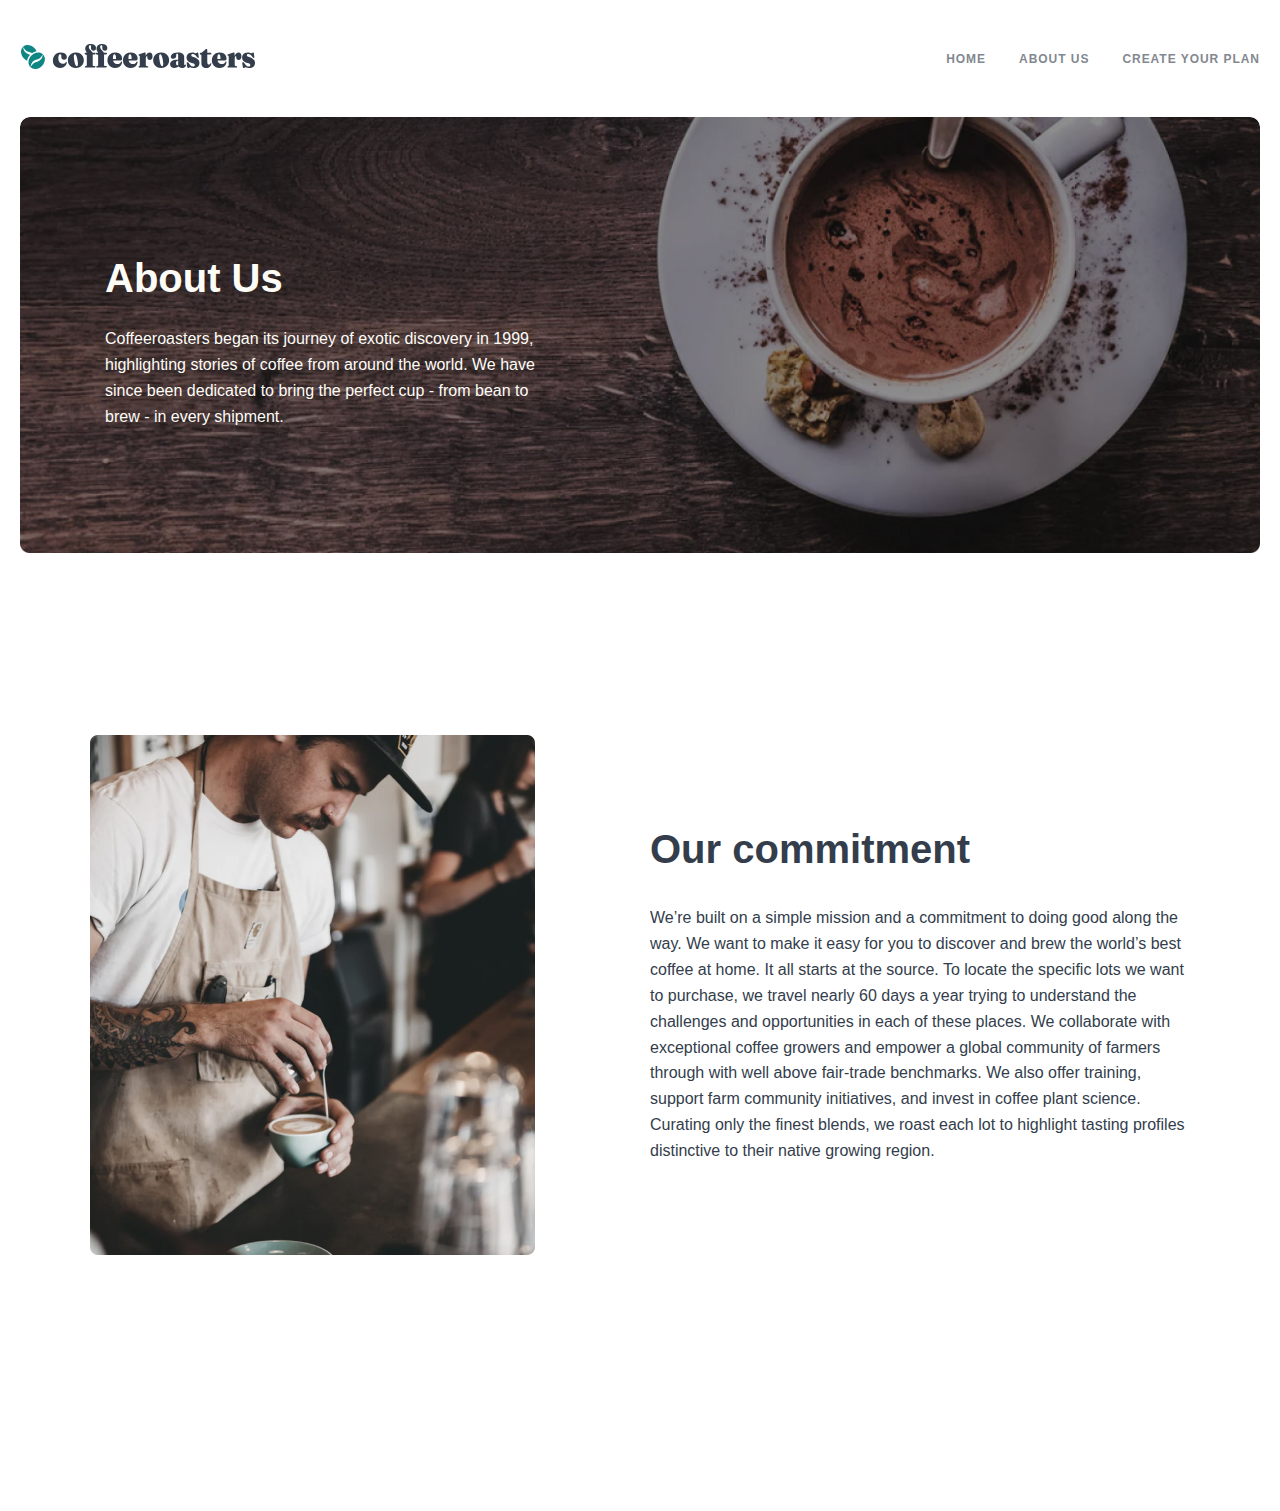
==== about.html @ bb826201 "8 dars" ====
<!DOCTYPE html>
<html lang="en">
  <head>
    <meta charset="UTF-8" />
    <meta name="viewport" content="width=device-width, initial-scale=1.0" />
    <link rel="stylesheet" href="./css/main.css" />
    <title>Document</title>
  </head>
  <body>
    <header class="main__header">
      <div class="container header__container">
        <div class="header__block">
          <a class="header__logo" href="#">
            <img src="./img/header-logo.svg" alt="logo" />
          </a>
          <nav class="header__nav">
            <ul class="header__list">
              <li class="header__item">
                <a class="header__link" href="#">HOME</a>
              </li>
              <li class="header__item">
                <a class="header__link" href="./about.html">ABOUT US</a>
              </li>
              <li class="header__item">
                <a class="header__link" href="#">Create your plan</a>
              </li>
            </ul>
            <button class="header__button"></button>
          </nav>
        </div>
      </div>
    </header>
    <main>
      <section class="about">
        <div class="container about__container">
          <div class="about__block">
            <div class="about__content">
              <h1 class="about__title">About Us</h1>
              <p class="about__text">
                Coffeeroasters began its journey of exotic discovery in 1999,
                highlighting stories of coffee from around the world. We have
                since been dedicated to bring the perfect cup - from bean to
                brew - in every shipment.
              </p>
            </div>
          </div>
        </div>
      </section>
      <section class="our">
        <div class="container">
          <div class="our__block">
            <img class="our__img" src="./img/our-img1.jpg" alt="img" />
            <div class="our__content">
              <h2 class="our__title">Our commitment</h2>
              <p class="our__text">
                We’re built on a simple mission and a commitment to doing good
                along the way. We want to make it easy for you to discover and
                brew the world’s best coffee at home. It all starts at the
                source. To locate the specific lots we want to purchase, we
                travel nearly 60 days a year trying to understand the challenges
                and opportunities in each of these places. We collaborate with
                exceptional coffee growers and empower a global community of
                farmers through with well above fair-trade benchmarks. We also
                offer training, support farm community initiatives, and invest
                in coffee plant science. Curating only the finest blends, we
                roast each lot to highlight tasting profiles distinctive to
                their native growing region.
              </p>
            </div>
          </div>
        </div>
      </section>
      <section class="quality">
        <div class="container">
          
        </div>
      </section>
    </main>
  </body>
</html>
---- css/main.css ----
/* fraunces-regular - latin */
@font-face {
  font-display: swap; /* Check https://developer.mozilla.org/en-US/docs/Web/CSS/@font-face/font-display for other options. */
  font-family: "Fraunces";
  font-style: normal;
  font-weight: 400;
  src: url("../fonts/fraunces-v31-latin-regular.woff2") format("woff2"); /* Chrome 36+, Opera 23+, Firefox 39+, Safari 12+, iOS 10+ */
}
/* fraunces-500italic - latin */
@font-face {
  font-display: swap; /* Check https://developer.mozilla.org/en-US/docs/Web/CSS/@font-face/font-display for other options. */
  font-family: "Fraunces";
  font-style: italic;
  font-weight: 500;
  src: url("../fonts/fraunces-v31-latin-500italic.woff2") format("woff2"); /* Chrome 36+, Opera 23+, Firefox 39+, Safari 12+, iOS 10+ */
}
/* fraunces-700italic - latin */
@font-face {
  font-display: swap; /* Check https://developer.mozilla.org/en-US/docs/Web/CSS/@font-face/font-display for other options. */
  font-family: "Fraunces";
  font-style: italic;
  font-weight: 700;
  src: url("../fonts/fraunces-v31-latin-700italic.woff2") format("woff2"); /* Chrome 36+, Opera 23+, Firefox 39+, Safari 12+, iOS 10+ */
}
* {
  -webkit-box-sizing: border-box;
          box-sizing: border-box;
  margin: 0;
  padding: 0;
}

ul,
ol {
  list-style: none;
}

a {
  text-decoration: none;
  display: inline-block;
}

:root {
  --second-family:"barlow ",sans-serif;
}

body {
  font-family: "Fraunces", sans-serif;
}

img {
  max-width: 100%;
  height: auto;
}

.container {
  max-width: 1320px;
  width: 100%;
  margin-left: auto;
  margin-right: auto;
  padding-left: 20px;
  padding-right: 20px;
}

.main__header {
  padding-top: 32px;
  padding-bottom: 40px;
}

.header__block {
  display: -webkit-box;
  display: -ms-flexbox;
  display: flex;
  -webkit-box-align: center;
      -ms-flex-align: center;
          align-items: center;
  -webkit-box-pack: justify;
      -ms-flex-pack: justify;
          justify-content: space-between;
}

.header__logo {
  width: 163px;
  display: inline-block;
}

.header__button {
  width: 16px;
  height: 16px;
  background-repeat: no-repeat;
  background-image: url(../img/header-menu.svg);
  border: none;
  background-color: transparent;
}

.header__list {
  -webkit-box-align: center;
      -ms-flex-align: center;
          align-items: center;
  gap: 33px;
  display: none;
}

.header__link {
  font-family: var(--second-family);
  font-weight: 700;
  font-size: 12px;
  line-height: 125%;
  letter-spacing: 0.08em;
  text-transform: uppercase;
  color: #83888f;
}
.header__link:hover {
  color: blue;
}

@media (min-width: 768px) {
  .main__header {
    padding-top: 40px;
    padding-bottom: 53px;
  }
  .header__logo {
    width: 236px;
  }
  .header__button {
    display: none;
  }
  .header__list {
    display: -webkit-box;
    display: -ms-flexbox;
    display: flex;
  }
}
@media (min-width: 992px) {
  .main__header {
    padding-top: 43px;
    padding-bottom: 43px;
  }
}
.hero {
  padding-bottom: 120px;
}

.hero__block {
  background-repeat: no-repeat;
  background-image: url(../img/Mobile-bg1.jpg);
  background-size: cover;
  padding: 100px 20px;
  text-align: center;
  border-radius: 15px;
}

.hero__title {
  font-weight: 900;
  font-size: 40px;
  line-height: 100%;
  color: #fefcf7;
  margin-bottom: 24px;
}
.hero__title:hover {
  color: blue;
  -webkit-transition: all 1s ease-out;
  transition: all 1s ease-out;
}

.hero__text {
  font-family: var(--second-family);
  font-weight: 400;
  font-size: 15px;
  line-height: 167%;
  color: #fefcf7;
  margin-bottom: 39px;
  opacity: 0.8;
}
.hero__text:hover {
  color: rgb(20, 220, 27);
}

.hero__link {
  font-family: var(--font-family);
  font-weight: 900;
  font-size: 18px;
  line-height: 139%;
  color: #fefcf7;
  padding: 16px 31px;
  background-color: #0e8784;
  border-radius: 6px;
}
.hero__link:hover {
  background-color: crimson;
  border-radius: 50%;
  color: chartreuse;
  -webkit-transition: all 1s ease-out;
  transition: all 1s ease-out;
}

@media (min-width: 768px) {
  .hero {
    padding-bottom: 144px;
  }
  .hero__block {
    background-repeat: no-repeat;
    background-image: url(../img/tab-bg2.jpg);
    padding: 104px 0px;
  }
  .hero__content {
    max-width: 398px;
    margin-left: 58px;
    text-align: start;
  }
  .hero__title {
    font-weight: 900;
    font-size: 48px;
    line-height: 100%;
    margin-bottom: 24px;
  }
  .hero__text {
    font-weight: 400;
    font-size: 15px;
    line-height: 167%;
    margin-bottom: 40px;
  }
}
@media (min-width: 992px) {
  .hero {
    padding-bottom: 136px;
  }
  .hero__block {
    background-repeat: no-repeat;
    background-image: url(../img/desktop-bg3.png);
    padding: 117px 0px;
  }
  .hero__content {
    margin-left: 85px;
  }
}
.colection {
  padding-bottom: 120px;
}

.colection__block {
  background-repeat: no-repeat;
  background-image: url(../img/colection-bg.png);
  padding-top: 100px;
  background-position: center top;
  background-size: contain;
  background-position-x: center;
  background-position-y: top;
}

.colection__img {
  width: 200px;
  margin-left: auto;
  margin-right: auto;
  margin-bottom: 24px;
  background-color: transparent;
}
.colection__img:hover {
  padding: 2px;
  background-color: rgb(223, 120, 192);
  -webkit-transition: all 0.5s ease-out;
  transition: all 0.5s ease-out;
  border-radius: 10px;
  border: 2px;
}

.colection__item:not(:last-child) {
  margin-bottom: 48px;
}

.colection__item {
  text-align: center;
}

.colection__title {
  font-weight: 900;
  font-size: 24px;
  line-height: 133%;
  color: #333d4b;
  margin-bottom: 16px;
}
.colection__title:hover {
  color: blue;
  -webkit-transition: all 1s ease-out;
  transition: all 1s ease-out;
}

.colection__text {
  font-family: var(--second-family);
  font-weight: 400;
  font-size: 15px;
  line-height: 167%;
  color: #333d4b;
}
.colection__text:hover {
  color: crimson;
}

@media (min-width: 768px) {
  .colection {
    padding-bottom: 144px;
  }
  .colection__list {
    max-width: 90%;
    margin-left: auto;
    margin-right: auto;
  }
  .colection__item {
    display: -webkit-box;
    display: -ms-flexbox;
    display: flex;
    text-align: start;
    -webkit-box-align: center;
        -ms-flex-align: center;
            align-items: center;
  }
  .colection__img {
    margin-bottom: 0;
    width: 255px;
  }
}
@media (min-width: 992px) {
  .colection {
    padding-bottom: 204px;
  }
  .colection__list {
    max-width: 100%;
    display: grid;
    grid-template-columns: repeat(4, 1fr);
  }
  .colection__item {
    -webkit-box-orient: vertical;
    -webkit-box-direction: normal;
        -ms-flex-direction: column;
            flex-direction: column;
    text-align: center;
  }
  .colection__block {
    padding-top: 151px;
  }
  .colection__content {
    width: 255px;
  }
}
.best {
  padding-bottom: 600px;
}

.best__block {
  padding: 64px 24px;
  background-color: #2c343e;
  border-radius: 10px;
  height: 900px;
  position: relative;
}

.best__title {
  font-weight: 900;
  font-size: 28px;
  line-height: 100%;
  text-align: center;
  color: #fefcf7;
}
.best__title:hover {
  color: blue;
  -webkit-transition: all 1s ease-out;
  transition: all 1s ease-out;
}

.text__best {
  padding: 0px 90px;
  display: none;
  font-family: var(--second-family);
  font-weight: 400;
  font-size: 15px;
  line-height: 167%;
  text-align: center;
  color: #fefcf7;
  opacity: 0.8;
}
.text__best:hover {
  color: rgb(200, 220, 20);
}

.best__list {
  display: -webkit-box;
  display: -ms-flexbox;
  display: flex;
  -webkit-box-orient: vertical;
  -webkit-box-direction: normal;
      -ms-flex-direction: column;
          flex-direction: column;
  gap: 24px;
  position: absolute;
  top: 30%;
  left: 50%;
  -webkit-transform: translatex(-50%);
          transform: translatex(-50%);
}

.best__item {
  border-radius: 8px;
  background-color: #0e8784;
  padding-top: 72px;
  padding-bottom: 51px;
  text-align: center;
  width: 280px;
}
.best__item:hover {
  background-repeat: no-repeat;
  background-image: url(../img/tab-bg2.jpg);
  background-size: cover;
  -webkit-transition: all 10s ease-out;
  transition: all 10s ease-out;
}

.best__icon:hover {
  background-color: rgb(165, 42, 42);
  padding: 20px;
  -webkit-transition: all 1s ease-out;
  transition: all 1s ease-out;
  border-radius: 10px;
}

.title__best {
  font-weight: 900;
  font-size: 24px;
  line-height: 133%;
  color: #fefcf7;
  margin-top: 56px;
  margin-bottom: 24px;
}
.title__best:hover {
  color: blue;
  -webkit-transition: all 1s ease-out;
  transition: all 1s ease-out;
}

.best__text {
  font-family: var(--second-family);
  font-weight: 400;
  font-size: 15px;
  line-height: 167%;
  color: #fefcf7;
}
.best__text:hover {
  color: rgb(20, 220, 200);
}

@media screen and (min-width: 768px) {
  .best {
    padding-bottom: 350px;
  }
  .text__best {
    display: inline-block;
  }
  .best__block {
    height: 570px;
  }
  .best__title {
    font-weight: 900;
    font-size: 32px;
    line-height: 150%;
    color: #fefcf7;
    margin-bottom: 32px;
  }
  .best__list {
    width: 100%;
    padding-left: 60px;
    padding-right: 60px;
    top: 50%;
  }
  .best__item {
    width: 100%;
    padding: 40px 48px 40px 70px;
    display: -webkit-box;
    display: -ms-flexbox;
    display: flex;
    gap: 55px;
    text-align: start;
    -webkit-box-align: center;
        -ms-flex-align: center;
            align-items: center;
    -webkit-box-pack: justify;
        -ms-flex-pack: justify;
            justify-content: space-between;
  }
  .best__item .title__best {
    margin-top: 0;
  }
}
@media screen and (min-width: 992px) {
  .best {
    padding-bottom: 200px;
  }
  .best__list {
    display: grid;
    grid-template-columns: repeat(3, 1fr);
  }
  .best__item {
    -webkit-box-orient: vertical;
    -webkit-box-direction: normal;
        -ms-flex-direction: column;
            flex-direction: column;
    text-align: center;
    pad: 83px 48px 48px 48px;
  }
}
.works {
  padding-bottom: 120px;
}

.works__title {
  font-weight: 900;
  font-size: 24px;
  line-height: 133%;
  text-align: center;
  color: #83888f;
  margin-bottom: 80px;
}
.works__title:hover {
  color: blue;
  -webkit-transition: all 1s ease-out;
  transition: all 1s ease-out;
}

.works__list {
  display: -webkit-box;
  display: -ms-flexbox;
  display: flex;
  -webkit-box-orient: vertical;
  -webkit-box-direction: normal;
      -ms-flex-direction: column;
          flex-direction: column;
  gap: 56px;
  margin-bottom: 80px;
}

.works__item {
  text-align: center;
}

.works__number {
  font-weight: 900;
  font-size: 72px;
  line-height: 100%;
  color: #fdd6ba;
}
.works__number:hover {
  padding: 10px;
  background-color: crimson;
}

.title__works {
  font-weight: 900;
  font-size: 28px;
  line-height: 114%;
  color: #333d4b;
  margin-bottom: 24px;
  margin-top: 24px;
}
.title__works:hover {
  color: blue;
  -webkit-transition: all 1s ease-out;
  transition: all 1s ease-out;
}

.works__text {
  font-family: var(--second-family);
  font-weight: 400;
  font-size: 15px;
  line-height: 167%;
  color: #333d4b;
}
.works__text:hover {
  color: crimson;
}

.works__link_block {
  display: -webkit-box;
  display: -ms-flexbox;
  display: flex;
  -webkit-box-align: center;
      -ms-flex-align: center;
          align-items: center;
  -webkit-box-pack: center;
      -ms-flex-pack: center;
          justify-content: center;
}

.works__link {
  font-weight: 900;
  font-size: 18px;
  line-height: 139%;
  color: #fefcf7;
  padding: 16px 31px;
  background-color: #0e8784;
  border-radius: 6px;
}
.works__link:hover {
  border-radius: 50%;
  background-color: crimson;
  -webkit-transition: all 1s ease-out;
  transition: all 1s ease-out;
  color: chartreuse;
}

@media screen and (min-width: 768px) {
  .works {
    padding-left: 20px;
    padding-right: 20px;
  }
  .works__title {
    text-align: start;
    display: -webkit-box;
    display: -ms-flexbox;
    display: flex;
    -webkit-box-orient: vertical;
    -webkit-box-direction: normal;
        -ms-flex-direction: column;
            flex-direction: column;
    gap: 40px;
  }
  .works__title::after {
    content: "";
    width: 500px;
    height: 30px;
    display: block;
    background-repeat: no-repeat;
    background-image: url(../img/works-icon.svg);
    background-size: contain;
  }
  .works__list {
    -webkit-box-orient: horizontal;
    -webkit-box-direction: normal;
        -ms-flex-direction: row;
            flex-direction: row;
  }
  .works__item {
    text-align: start;
  }
  .works__link_block {
    display: block;
  }
}
@media (min-width: 992px) {
  .works {
    padding-left: 145px;
    padding-right: 145px;
  }
}
.footer {
  padding: 0px 24px 72px 24px;
}

.footer__block {
  text-align: center;
  padding: 55px 35px;
  background-color: #2c343e;
}
.footer__block:hover {
  background-repeat: no-repeat;
  background-image: url(../img/desktop-bg3.png);
  background-size: cover;
}

.footer__list {
  margin: 48px 0px;
  display: -webkit-box;
  display: -ms-flexbox;
  display: flex;
  -webkit-box-orient: vertical;
  -webkit-box-direction: normal;
      -ms-flex-direction: column;
          flex-direction: column;
  gap: 24px;
}

.footer__link {
  font-weight: 700;
  font-size: 12px;
  line-height: 125%;
  letter-spacing: 0.08em;
  color: #83888f;
}
.footer__link:hover {
  color: rgb(255, 208, 0);
  -webkit-transition: all 1s ease-out;
  transition: all 1s ease-out;
}

@media screen and (min-width: 768px) {
  .footer {
    padding: 0px 40px 72px 40px;
  }
  .footer__list {
    -webkit-box-orient: horizontal;
    -webkit-box-direction: normal;
        -ms-flex-direction: row;
            flex-direction: row;
    -webkit-box-pack: center;
        -ms-flex-pack: center;
            justify-content: center;
  }
}
@media screen and (min-width: 992px) {
  .footer {
    padding: 0px 80px 80px 80px;
  }
  .footer__block {
    display: -webkit-box;
    display: -ms-flexbox;
    display: flex;
    -webkit-box-align: center;
        -ms-flex-align: center;
            align-items: center;
    -webkit-box-pack: justify;
        -ms-flex-pack: justify;
            justify-content: space-between;
  }
  .footer__links {
    display: -webkit-box;
    display: -ms-flexbox;
    display: flex;
    -webkit-box-align: center;
        -ms-flex-align: center;
            align-items: center;
    gap: 100px;
  }
}
.about {
  padding-bottom: 120px;
}

.about__block {
  background-image: url(../img/about-bg1.jpg);
  background-repeat: no-repeat;
  background-size: cover;
  text-align: center;
  padding-left: 20px;
  padding-right: 20px;
  padding-top: 111px;
  padding-bottom: 87px;
}
.about__block:hover {
  background-repeat: no-repeat;
  background-image: url(../img/hover-coffe.jpg);
  background-size: cover;
  border-radius: 10px;
}

.about__content {
  width: 279px;
}

.about__title {
  font-weight: 900;
  font-size: 28px;
  line-height: 100%;
  color: #fefcf7;
  margin-bottom: 24px;
  width: 279px;
}
.about__title:hover {
  color: blue;
  -webkit-transition: all 1s ease-out;
  transition: all 1s ease-out;
}

.about__text {
  font-weight: 400;
  font-size: 15px;
  line-height: 167%;
  color: #fefcf7;
}

@media screen and (min-width: 768px) {
  .about {
    padding-bottom: 144px;
  }
  .about__block {
    background-image: url(../img/about-bg2.jpg);
    background-repeat: no-repeat;
    background-size: cover;
    padding-top: 118px;
    padding-bottom: 118px;
    padding-left: 20px;
    padding-right: 233px;
    border-radius: 10px;
    text-align: start;
  }
  .about__content {
    width: 398px;
  }
  .about__title {
    width: 150px;
    font-weight: 900;
    font-size: 32px;
    line-height: 125%;
  }
  .about__text {
    font-weight: 400;
    font-size: 15px;
    line-height: 167%;
  }
}
@media screen and (min-width: 992px) {
  .about {
    padding-bottom: 168px;
  }
  .about__block {
    background-image: url(../../img/about-bg3.jpg);
    background-repeat: no-repeat;
    background-size: contain;
    padding-top: 137px;
    padding-bottom: 137px;
    padding-left: 85px;
    padding-right: 750px;
    border-radius: 10px;
  }
  .about__content {
    width: 445px;
  }
  .about__title {
    width: 188px;
    font-weight: 900;
    font-size: 40px;
    line-height: 120%;
  }
  .about__text {
    font-weight: 400;
    font-size: 16px;
    line-height: 162%;
  }
}
.our {
  padding-bottom: 198px;
}

.our__img {
  margin-bottom: 48px;
}

.our__content {
  text-align: center;
}
.our__content:hover {
  padding: 20px;
  background-color: rgb(20, 57, 220);
  border-radius: 10px;
  -webkit-transition: all 1s ease-out;
  transition: all 1s ease-out;
}

.our__title {
  font-weight: 900;
  font-size: 32px;
  line-height: 150%;
  color: #333d4b;
  margin-bottom: 30px;
}
.our__title:hover {
  color: #fff;
}

.our__text {
  font-family: var(--second-family);
  font-weight: 400;
  font-size: 15px;
  line-height: 167%;
  color: #333d4b;
}
.our__text:hover {
  color: #fff;
}

@media (min-width: 768px) {
  .our {
    padding-bottom: 300px;
  }
  .our__block {
    display: -webkit-box;
    display: -ms-flexbox;
    display: flex;
    -webkit-box-pack: justify;
        -ms-flex-pack: justify;
            justify-content: space-between;
  }
  .our__img {
    width: 281px;
    margin: 0;
  }
  .our__content {
    width: 340px;
    text-align: start;
  }
  .our__title {
    font-weight: 900;
    font-size: 32px;
    line-height: 150%;
  }
  .our__text {
    font-weight: 400;
    font-size: 15px;
    line-height: 167%;
  }
}
@media (min-width: 992px) {
  .our {
    padding-bottom: 256px;
  }
  .our__block {
    display: -webkit-box;
    display: -ms-flexbox;
    display: flex;
    -webkit-box-pack: justify;
        -ms-flex-pack: justify;
            justify-content: space-between;
    -webkit-box-align: center;
        -ms-flex-align: center;
            align-items: center;
    gap: 50px;
    padding-left: 70px;
    padding-right: 70px;
  }
  .our__img {
    width: 445px;
    margin: 0;
  }
  .our__content {
    width: 540px;
    text-align: start;
  }
  .our__title {
    font-weight: 900;
    font-size: 40px;
    line-height: 120%;
    margin-bottom: 32px;
  }
  .our__text {
    font-weight: 400;
    font-size: 16px;
    line-height: 162%;
  }
}/*# sourceMappingURL=main.css.map */
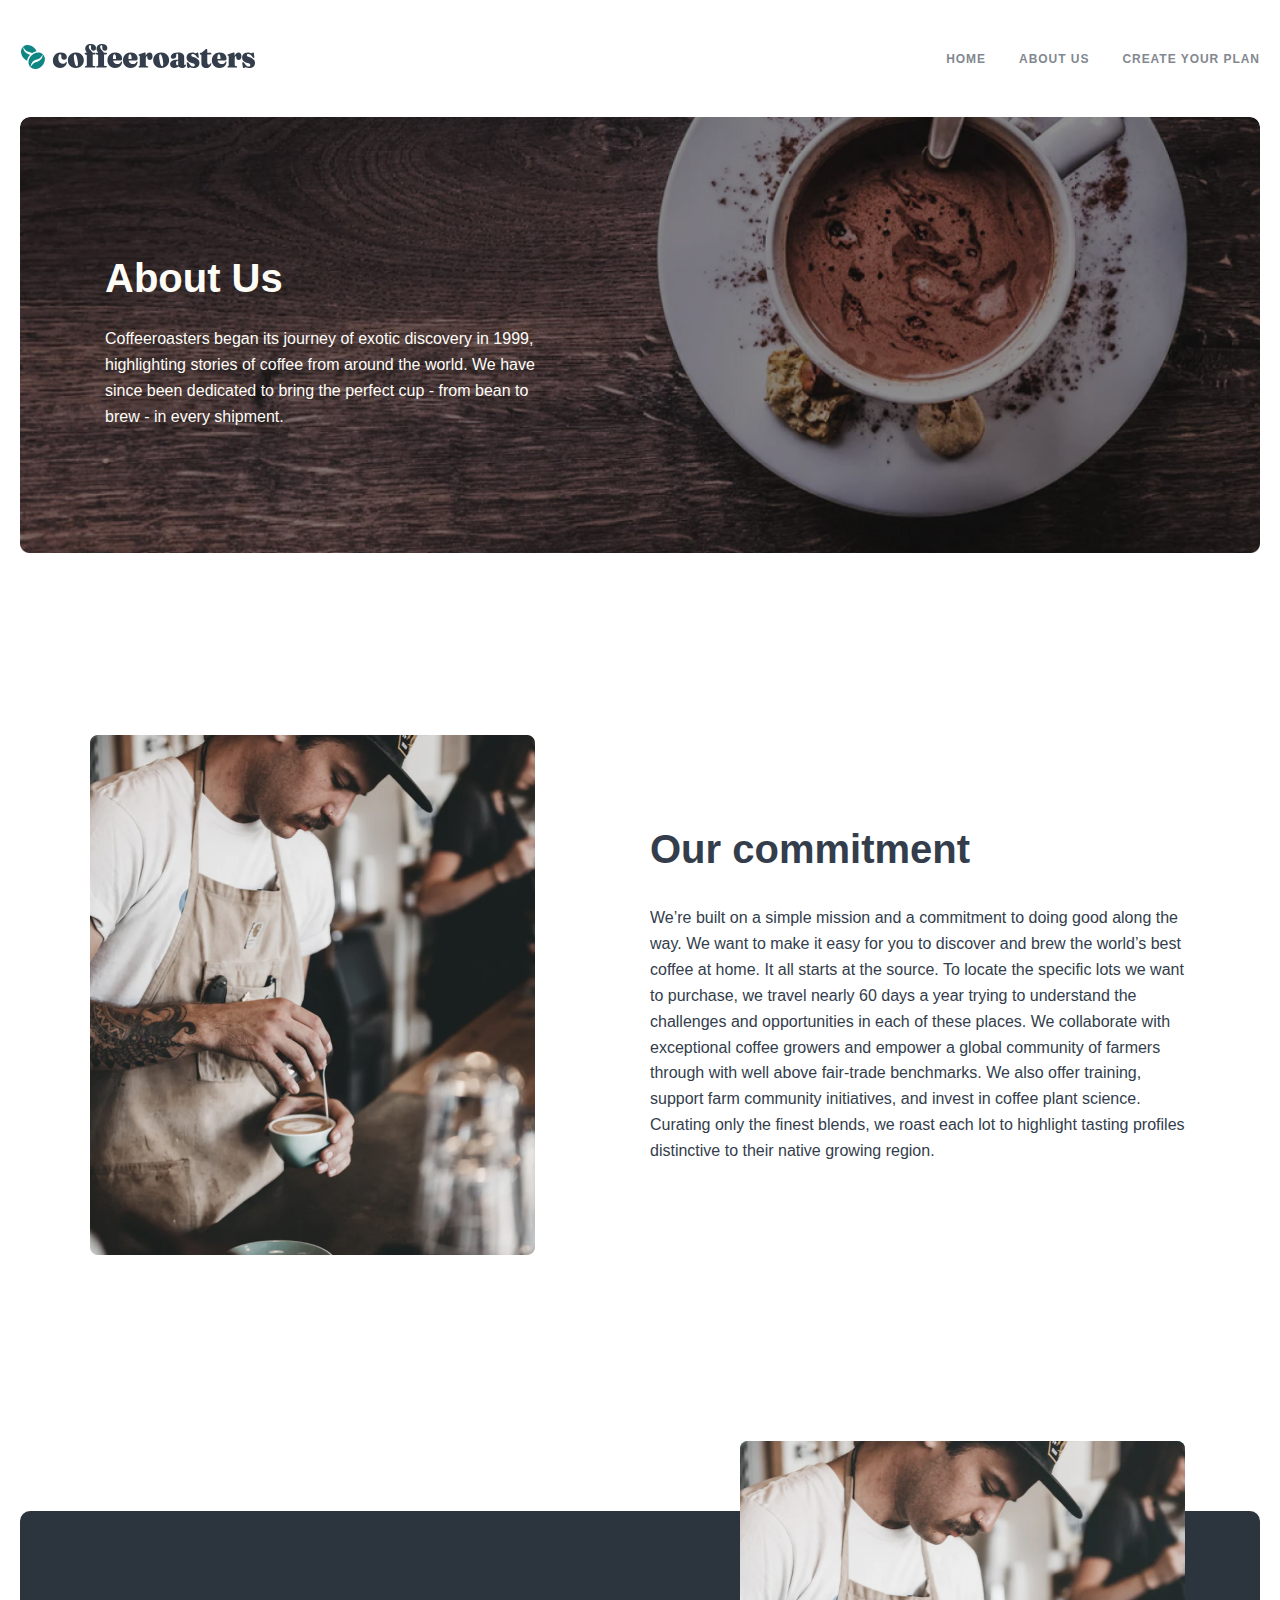
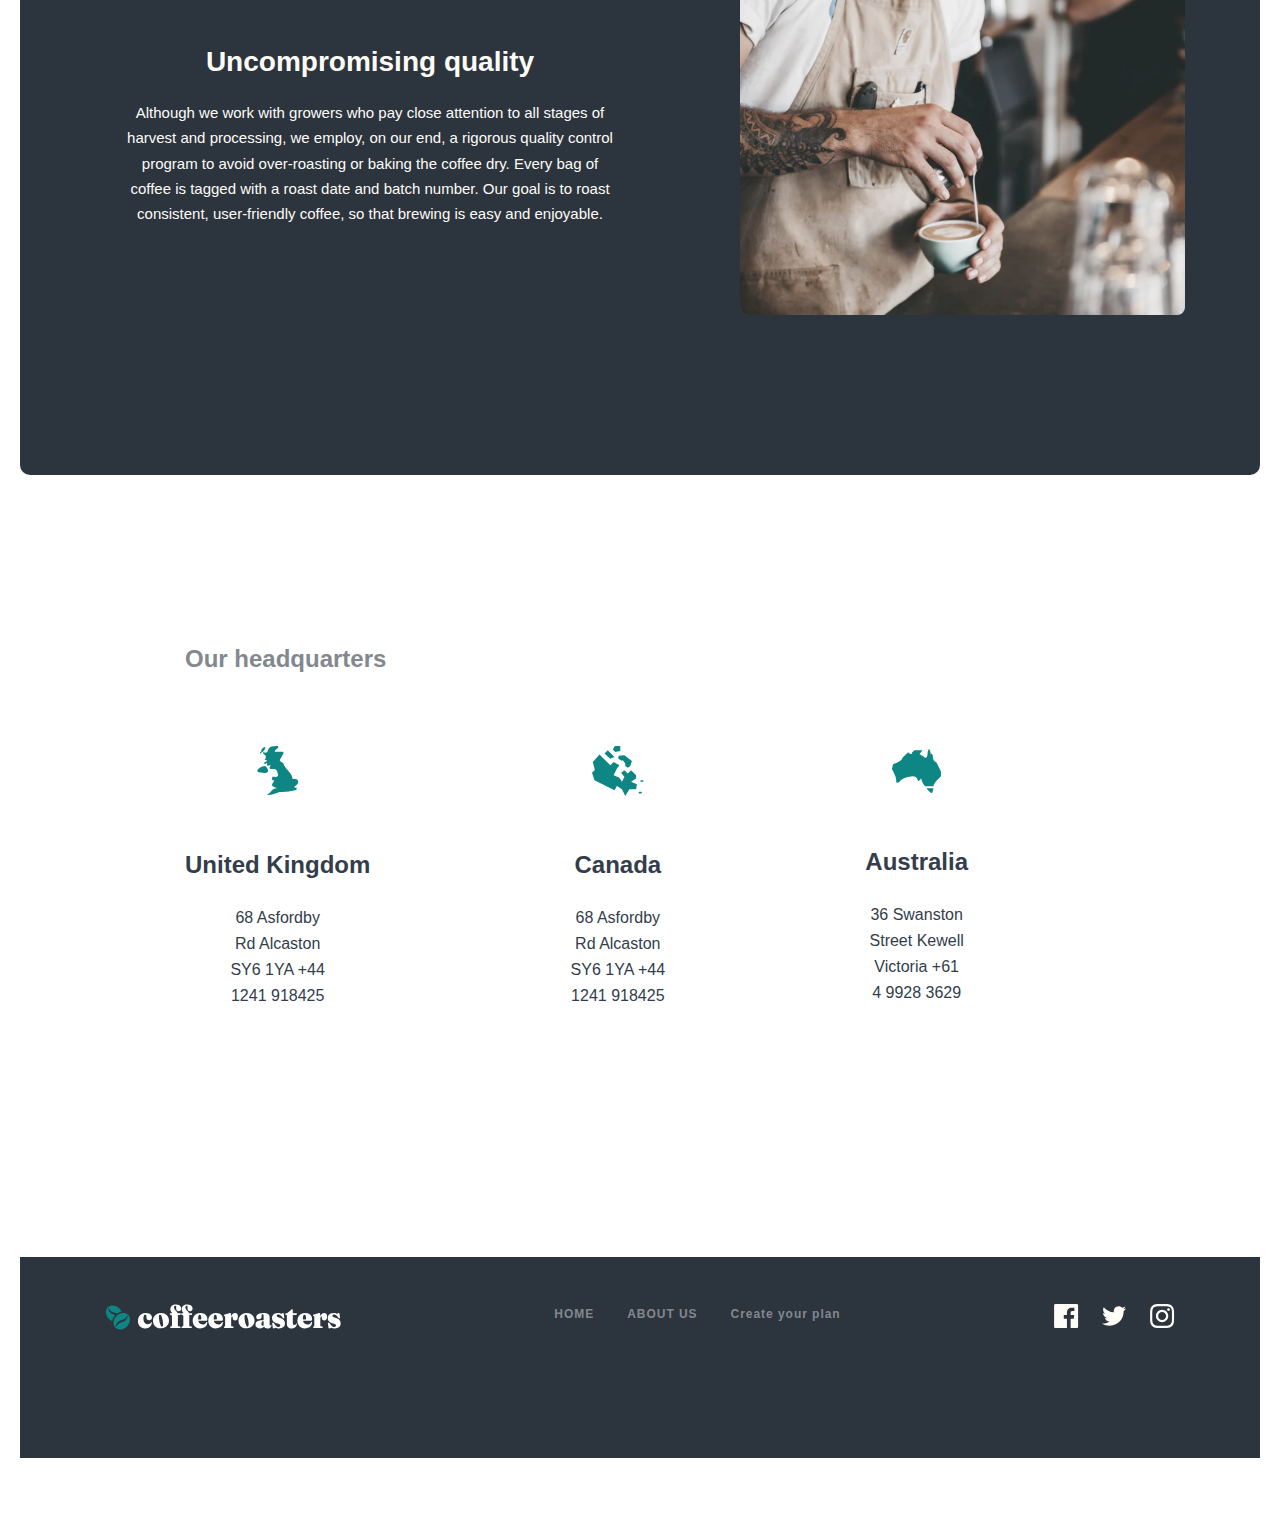
==== commit 238f2f65: "change" ====
--- a/about.html
+++ b/about.html
@@ -30,7 +30,7 @@
         </div>
       </div>
     </header>
-    <main>
+    <main class="main">
       <section class="about">
         <div class="container about__container">
           <div class="about__block">
@@ -71,10 +71,89 @@
         </div>
       </section>
       <section class="quality">
-        <div class="container">
-          
+        <div class="container quality__container">
+          <div class="quality__block">
+            <img class="quality__img" src="./img/quality-img1.svg" alt="img" />
+            <div class="quality__info">
+              <h2 class="quality__title">Uncompromising quality</h2>
+              <p class="quality__text">
+                Although we work with growers who pay close attention to all
+                stages of harvest and processing, we employ, on our end, a
+                rigorous quality control program to avoid over-roasting or
+                baking the coffee dry. Every bag of coffee is tagged with a
+                roast date and batch number. Our goal is to roast consistent,
+                user-friendly coffee, so that brewing is easy and enjoyable.
+              </p>
+            </div>
+            <img class="quality__img2" src="./img/quality-img2.svg" alt="img" />
+          </div>
+        </div>
+      </section>
+      <section class="canada">
+        <div class="container canada__container">
+          <h2 class="canada__title">Our headquarters</h2>
+          <ul class="canada__list">
+            <li class="canada__item">
+              <img class="canada__img" src="./img/canada-icon.svg" alt="icon" />
+              <h3 class="canada_sub_title">United Kingdom</h3>
+              <p class="canada__text">
+                68 Asfordby Rd Alcaston SY6 1YA +44 1241 918425
+              </p>
+            </li>
+            <li class="canada__item">
+              <img
+                class="canada__img"
+                src="./img/canada-icon2.svg"
+                alt="icon"
+              />
+              <h3 class="canada_sub_title">Canada</h3>
+              <p class="canada__text">
+                68 Asfordby Rd Alcaston SY6 1YA +44 1241 918425
+              </p>
+            </li>
+            <li class="canada__item">
+              <img
+                class="canada__img"
+                src="./img/canada-icon3.svg"
+                alt="icon"
+              />
+              <h3 class="canada_sub_title">Australia</h3>
+              <p class="canada__text">
+                36 Swanston Street Kewell Victoria +61 4 9928 3629
+              </p>
+            </li>
+          </ul>
         </div>
       </section>
     </main>
+    <footer class="footers">
+      <div class="container footers__container">
+        <div class="footers__block">
+          <div class="footers_logo">
+            <img class="footesr__logo" src="./img/footer-logo.svg" alt="logo" />
+          </div>
+            <ul class="footers__list">
+              <li class="footers__item">
+                <a class="footers__link" href="#">HOME</a>
+              </li>
+              <li class="footers__item">
+                <a class="footers__link" href="#">ABOUT US</a>
+              </li>
+              <li class="footers__item">
+                <a class="footers__link" href="#">Create your plan</a>
+              </li>
+            </ul>
+         <div class="footes__links">
+          <a class="link__footers" href="#">
+            <img
+              class="footers__link_icon"
+              src="./img/footer-link.svg"
+              alt="icon"
+            />
+          </a>
+         </div>
+        </div>
+      </div>
+    </footer>
   </body>
 </html>
--- a/css/main.css
+++ b/css/main.css
@@ -843,13 +843,6 @@
 .our__content {
   text-align: center;
 }
-.our__content:hover {
-  padding: 20px;
-  background-color: rgb(20, 57, 220);
-  border-radius: 10px;
-  -webkit-transition: all 1s ease-out;
-  transition: all 1s ease-out;
-}
 
 .our__title {
   font-weight: 900;
@@ -857,9 +850,6 @@
   line-height: 150%;
   color: #333d4b;
   margin-bottom: 30px;
-}
-.our__title:hover {
-  color: #fff;
 }
 
 .our__text {
@@ -868,9 +858,6 @@
   font-size: 15px;
   line-height: 167%;
   color: #333d4b;
-}
-.our__text:hover {
-  color: #fff;
 }
 
 @media (min-width: 768px) {
@@ -941,4 +928,326 @@
     font-size: 16px;
     line-height: 162%;
   }
+}
+.quality {
+  padding-bottom: 120px;
+}
+
+.quality__block {
+  display: -webkit-box;
+  display: -ms-flexbox;
+  display: flex;
+  -webkit-box-align: center;
+      -ms-flex-align: center;
+          align-items: center;
+  -webkit-box-orient: vertical;
+  -webkit-box-direction: normal;
+      -ms-flex-direction: column;
+          flex-direction: column;
+  background-color: #2c343e;
+  padding: 20px;
+  border-radius: 10px;
+}
+.quality__block:hover {
+  background-repeat: no-repeat;
+  background-image: url(./../img/hover-coffe.jpg);
+  background-size: cover;
+}
+.quality__block .quality__img {
+  -webkit-transform: translateY(-108px);
+          transform: translateY(-108px);
+}
+.quality__block .quality__info {
+  margin-top: 10px;
+  display: -webkit-box;
+  display: -ms-flexbox;
+  display: flex;
+  -webkit-box-pack: center;
+      -ms-flex-pack: center;
+          justify-content: center;
+  -webkit-box-orient: vertical;
+  -webkit-box-direction: normal;
+      -ms-flex-direction: column;
+          flex-direction: column;
+  -webkit-box-align: center;
+      -ms-flex-align: center;
+          align-items: center;
+  text-align: center;
+  gap: 24px;
+}
+.quality__block .quality__title {
+  font-family: var(--font-family);
+  font-weight: 900;
+  font-size: 28px;
+  line-height: 100%;
+  text-align: center;
+  color: #fefcf7;
+}
+.quality__block .quality__title:hover {
+  color: blue;
+  -webkit-transition: all 1s ease-out;
+  transition: all 1s ease-out;
+}
+.quality__block .quality__text {
+  font-weight: 400;
+  font-size: 15px;
+  line-height: 167%;
+  text-align: center;
+  margin-bottom: 30px;
+  color: #fefcf7;
+}
+
+.quality__img2 {
+  display: none;
+}
+
+@media (min-width: 768px) {
+  .quality {
+    padding-bottom: 144px;
+  }
+  .quality__img {
+    -webkit-transform: translateY(-100px);
+            transform: translateY(-100px);
+    width: 573px;
+  }
+  .quality__title {
+    font-weight: 900;
+    font-size: 32px;
+    line-height: 150%;
+    gap: 35px;
+  }
+  .quality__text {
+    font-weight: 400;
+    font-size: 15px;
+    line-height: 167%;
+  }
+}
+@media (min-width: 992px) {
+  .quality {
+    padding-bottom: 168px;
+  }
+  .quality__block {
+    -webkit-box-orient: horizontal;
+    -webkit-box-direction: normal;
+        -ms-flex-direction: row;
+            flex-direction: row;
+  }
+  .quality__img {
+    display: none;
+  }
+  .quality__img2 {
+    -webkit-transform: translateY(-90px);
+            transform: translateY(-90px);
+    width: 445px;
+    -webkit-box-align: center;
+        -ms-flex-align: center;
+            align-items: center;
+    margin-bottom: 50px;
+    display: block;
+  }
+  .quality__info {
+    width: 700px;
+    padding-left: 85px;
+    padding-right: 125px;
+    padding-top: 85px;
+    padding-bottom: 176px;
+  }
+  .quality__title {
+    font-weight: 900;
+    font-size: 40px;
+    line-height: 120%;
+  }
+  .quality__text {
+    font-weight: 400;
+    font-size: 16px;
+    line-height: 162%;
+  }
+}
+.canada {
+  padding-bottom: 168px;
+}
+
+.canada__title {
+  font-weight: 900;
+  font-size: 24px;
+  line-height: 133%;
+  text-align: center;
+  color: #83888f;
+  margin-bottom: 72px;
+}
+
+.canada__list {
+  text-align: center;
+}
+
+.canada__item {
+  margin-bottom: 80px;
+}
+
+.canada__img {
+  margin-bottom: 47px;
+}
+
+.canada_sub_title {
+  font-weight: 900;
+  font-size: 28px;
+  line-height: 129%;
+  color: #333d4b;
+  margin-bottom: 22px;
+}
+
+.canada__text {
+  max-width: 95px;
+  margin-left: auto;
+  margin-right: auto;
+  font-weight: 400;
+  font-size: 16px;
+  line-height: 162%;
+  color: #333d4b;
+  color: #333d4b;
+}
+
+@media (min-width: 768px) {
+  .canada__title {
+    font-weight: 900;
+    font-size: 24px;
+    line-height: 133%;
+  }
+  .canada__list {
+    display: -webkit-box;
+    display: -ms-flexbox;
+    display: flex;
+    gap: 100px;
+    -webkit-box-align: center;
+        -ms-flex-align: center;
+            align-items: center;
+  }
+  .canada__title {
+    text-align: start;
+  }
+  .canada_sub_title {
+    font-weight: 900;
+    font-size: 24px;
+    line-height: 150%;
+  }
+  .canada__text {
+    font-weight: 400;
+    font-size: 16px;
+    line-height: 162%;
+  }
+}
+@media (min-width: 992px) {
+  .canada__title {
+    margin-left: 165px;
+  }
+  .canada__list {
+    gap: 200px;
+    margin-left: 165px;
+  }
+}
+.footers {
+  padding-bottom: 72px;
+}
+
+.footers__block {
+  padding-top: 55px;
+  padding-bottom: 55px;
+  padding-left: 55px;
+  padding-right: 55px;
+  background-color: #2c343e;
+  text-align: center;
+}
+.footers__block:hover {
+  background-repeat: no-repeat;
+  background-image: url(../../img/laptop-1205256_1280.jpg);
+  background-size: cover;
+}
+
+.footesr__logo {
+  margin-bottom: 48px;
+  width: 217px;
+}
+
+.footers__list {
+  margin-bottom: 48px;
+}
+
+.footers__item {
+  margin-bottom: 24px;
+}
+
+.footers__link {
+  font-weight: 700;
+  font-size: 12px;
+  line-height: 125%;
+  letter-spacing: 0.08em;
+  color: #83888f;
+}
+
+@media (min-width: 768px) {
+  .footers__block {
+    display: -webkit-box;
+    display: -ms-flexbox;
+    display: flex;
+    -webkit-box-orient: vertical;
+    -webkit-box-direction: normal;
+        -ms-flex-direction: column;
+            flex-direction: column;
+    padding-top: 55px;
+    padding-bottom: 55px;
+    padding-left: 215px;
+    padding-right: 190px;
+  }
+  .footesr__logo {
+    width: 236px;
+    margin-bottom: 32px;
+  }
+  .footers__list {
+    display: -webkit-box;
+    display: -ms-flexbox;
+    display: flex;
+    -webkit-box-align: center;
+        -ms-flex-align: center;
+            align-items: center;
+    gap: 33px;
+    -webkit-box-pack: center;
+        -ms-flex-pack: center;
+            justify-content: center;
+    margin-bottom: 65px;
+  }
+  .footers__link {
+    font-size: 12px;
+    line-height: 125%;
+    letter-spacing: 0.08em;
+  }
+  .footers__link:hover {
+    color: blue;
+  }
+}
+@media (min-width: 768px) {
+  .footers__block {
+    -webkit-box-orient: vertical;
+    -webkit-box-direction: normal;
+        -ms-flex-direction: column;
+            flex-direction: column;
+    padding-top: 47px;
+    padding-bottom: 47px;
+    padding-left: 85px;
+    padding-right: 85px;
+  }
+}
+@media (min-width: 992px) {
+  .footers__block {
+    -webkit-box-orient: horizontal;
+    -webkit-box-direction: normal;
+        -ms-flex-direction: row;
+            flex-direction: row;
+    padding-top: 47px;
+    padding-bottom: 47px;
+    padding-left: 85px;
+    padding-right: 85px;
+    -webkit-box-pack: justify;
+        -ms-flex-pack: justify;
+            justify-content: space-between;
+  }
 }/*# sourceMappingURL=main.css.map */